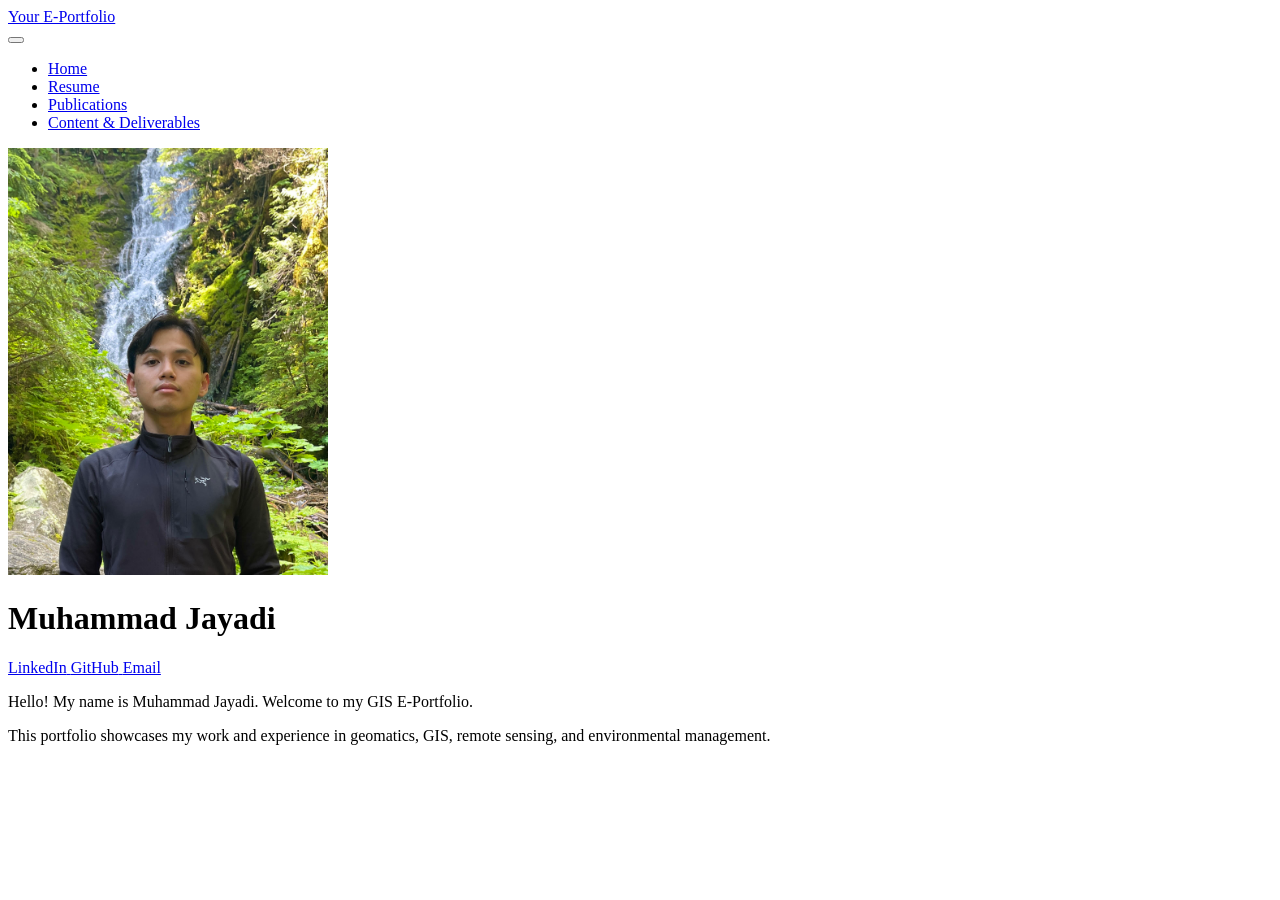
==== index.html @ 2112d14c "Personalize portfolio homepage" ====
<!DOCTYPE html>
<html xmlns="http://www.w3.org/1999/xhtml" lang="en" xml:lang="en"><head>

<meta charset="utf-8">
<meta name="generator" content="quarto-1.9.38">

<meta name="viewport" content="width=device-width, initial-scale=1.0, user-scalable=yes">


<title>Muhammad Jayadi – Your E-Portfolio</title>
<style>
/* Default styles provided by pandoc.
** See https://pandoc.org/MANUAL.html#variables-for-html for config info.
*/
code{white-space: pre-wrap;}
span.smallcaps{font-variant: small-caps;}
div.columns{display: flex; gap: min(4vw, 1.5em);}
div.column{flex: auto; overflow-x: auto;}
div.hanging-indent{margin-left: 1.5em; text-indent: -1.5em;}
ul.task-list{list-style: none;}
ul.task-list li input[type="checkbox"] {
  width: 0.8em;
  margin: 0 0.8em 0.2em -1em; /* quarto-specific, see https://github.com/quarto-dev/quarto-cli/issues/4556 */ 
  vertical-align: middle;
}
</style>


<script src="site_libs/quarto-nav/quarto-nav.js"></script>
<script src="site_libs/quarto-nav/headroom.min.js"></script>
<script src="site_libs/clipboard/clipboard.min.js"></script>
<script src="site_libs/quarto-search/autocomplete.umd.js"></script>
<script src="site_libs/quarto-search/fuse.min.js"></script>
<script src="site_libs/quarto-search/quarto-search.js"></script>
<meta name="quarto:offset" content="./">
<script src="site_libs/quarto-html/quarto.js" type="module"></script>
<script src="site_libs/quarto-html/tabsets/tabsets.js" type="module"></script>
<script src="site_libs/quarto-html/popper.min.js"></script>
<script src="site_libs/quarto-html/tippy.umd.min.js"></script>
<link href="site_libs/quarto-html/tippy.css" rel="stylesheet">
<link href="site_libs/quarto-html/quarto-syntax-highlighting-15634bcf2e68342d4ad2dfa704d543f6.css" rel="stylesheet" id="quarto-text-highlighting-styles">
<script src="site_libs/bootstrap/bootstrap.min.js"></script>
<link href="site_libs/bootstrap/bootstrap-icons.css" rel="stylesheet">
<link href="site_libs/bootstrap/bootstrap-6b423f165eeea3787de40cb4f8e821c3.min.css" rel="stylesheet" append-hash="true" id="quarto-bootstrap" data-mode="light">
<script id="quarto-search-options" type="application/json">{
  "location": "navbar",
  "copy-button": false,
  "collapse-after": 3,
  "panel-placement": "end",
  "type": "overlay",
  "limit": 50,
  "keyboard-shortcut": [
    "f",
    "/",
    "s"
  ],
  "show-item-context": false,
  "language": {
    "search-no-results-text": "No results",
    "search-matching-documents-text": "matching documents",
    "search-copy-link-title": "Copy link to search",
    "search-hide-matches-text": "Hide additional matches",
    "search-more-match-text": "more match in this document",
    "search-more-matches-text": "more matches in this document",
    "search-clear-button-title": "Clear",
    "search-text-placeholder": "",
    "search-detached-cancel-button-title": "Cancel",
    "search-submit-button-title": "Submit",
    "search-label": "Search"
  }
}</script>


<link rel="stylesheet" href="styles.css">
</head>

<body class="nav-fixed fullcontent quarto-light">

<div id="quarto-search-results"></div>
  <header id="quarto-header" class="headroom fixed-top">
    <nav class="navbar navbar-expand-lg " data-bs-theme="dark">
      <div class="navbar-container container-fluid">
      <div class="navbar-brand-container mx-auto">
    <a class="navbar-brand" href="./index.html">
    <span class="navbar-title">Your E-Portfolio</span>
    </a>
  </div>
            <div id="quarto-search" class="" title="Search"></div>
          <button class="navbar-toggler" type="button" data-bs-toggle="collapse" data-bs-target="#navbarCollapse" aria-controls="navbarCollapse" role="menu" aria-expanded="false" aria-label="Toggle navigation" onclick="if (window.quartoToggleHeadroom) { window.quartoToggleHeadroom(); }">
  <span class="navbar-toggler-icon"></span>
</button>
          <div class="collapse navbar-collapse" id="navbarCollapse">
            <ul class="navbar-nav navbar-nav-scroll me-auto">
  <li class="nav-item">
    <a class="nav-link active" href="./index.html" aria-current="page"> 
<span class="menu-text">Home</span></a>
  </li>  
  <li class="nav-item">
    <a class="nav-link" href="./resume.html"> 
<span class="menu-text">Resume</span></a>
  </li>  
  <li class="nav-item">
    <a class="nav-link" href="./publications.html"> 
<span class="menu-text">Publications</span></a>
  </li>  
  <li class="nav-item">
    <a class="nav-link" href="./content.html"> 
<span class="menu-text">Content &amp; Deliverables</span></a>
  </li>  
</ul>
          </div> <!-- /navcollapse -->
            <div class="quarto-navbar-tools">
</div>
      </div> <!-- /container-fluid -->
    </nav>
</header>
<!-- content -->
<div id="quarto-content" class="quarto-container page-columns page-rows-contents page-layout-article page-navbar">
<!-- sidebar -->
<!-- margin-sidebar -->
    
<!-- main -->
<div class="quarto-about-trestles">
  <div class="about-entity">
    <img src="images/Profile_picture.jpg" class="about-image
  rounded " style="width: 20em;">
<header id="title-block-header" class="quarto-title-block default">
<div class="quarto-title">
<h1 class="title">Muhammad Jayadi</h1>
</div>
<div class="quarto-title-meta">
  </div>
</header>
    <div class="about-links">
  <a href="https://www.linkedin.com/in/muhammad-jayadi-181474328/" class="about-link" rel="" target="">
    <i class="bi bi-linkedin"></i>
     <span class="about-link-text">LinkedIn</span>
  </a>
  <a href="https://github.com/muhammadihsanjayadi" class="about-link" rel="" target="">
    <i class="bi bi-github"></i>
     <span class="about-link-text">GitHub</span>
  </a>
  <a href="mailto:muhammad.ihsan.jayadi34@gmail.com" class="about-link" rel="" target="">
    <i class="bi bi-envelope-at"></i>
     <span class="about-link-text">Email</span>
  </a>
</div>
  </div>
  <div class="about-contents"><main class="content" id="quarto-document-content">
<p>Hello! My name is Muhammad Jayadi. Welcome to my GIS E-Portfolio.</p>
<p>This portfolio showcases my work and experience in geomatics, GIS, remote sensing, and environmental management.</p>


</main></div>
</div>
 <!-- /main -->
<script id="quarto-html-after-body" type="application/javascript">
  window.document.addEventListener("DOMContentLoaded", function (event) {
    const isCodeAnnotation = (el) => {
      for (const clz of el.classList) {
        if (clz.startsWith('code-annotation-')) {                     
          return true;
        }
      }
      return false;
    }
    const onCopySuccess = function(e) {
      // button target
      const button = e.trigger;
      // don't keep focus
      button.blur();
      // flash "checked"
      button.classList.add('code-copy-button-checked');
      var currentTitle = button.getAttribute("title");
      button.setAttribute("title", "Copied!");
      let tooltip;
      if (window.bootstrap) {
        button.setAttribute("data-bs-toggle", "tooltip");
        button.setAttribute("data-bs-placement", "left");
        button.setAttribute("data-bs-title", "Copied!");
        tooltip = new bootstrap.Tooltip(button, 
          { trigger: "manual", 
            customClass: "code-copy-button-tooltip",
            offset: [0, -8]});
        tooltip.show();    
      }
      setTimeout(function() {
        if (tooltip) {
          tooltip.hide();
          button.removeAttribute("data-bs-title");
          button.removeAttribute("data-bs-toggle");
          button.removeAttribute("data-bs-placement");
        }
        button.setAttribute("title", currentTitle);
        button.classList.remove('code-copy-button-checked');
      }, 1000);
      // clear code selection
      e.clearSelection();
    }
    const getTextToCopy = function(trigger) {
      const outerScaffold = trigger.parentElement.cloneNode(true);
      const codeEl = outerScaffold.querySelector('code');
      for (const childEl of codeEl.children) {
        if (isCodeAnnotation(childEl)) {
          childEl.remove();
        }
      }
      return codeEl.innerText;
    }
    const clipboard = new window.ClipboardJS('.code-copy-button:not([data-in-quarto-modal])', {
      text: getTextToCopy
    });
    clipboard.on('success', onCopySuccess);
    if (window.document.getElementById('quarto-embedded-source-code-modal')) {
      const clipboardModal = new window.ClipboardJS('.code-copy-button[data-in-quarto-modal]', {
        text: getTextToCopy,
        container: window.document.getElementById('quarto-embedded-source-code-modal')
      });
      clipboardModal.on('success', onCopySuccess);
    }
      var localhostRegex = new RegExp(/^(?:http|https):\/\/localhost\:?[0-9]*\//);
      var mailtoRegex = new RegExp(/^mailto:/);
        var filterRegex = new RegExp('/' + window.location.host + '/');
      var isInternal = (href) => {
          return filterRegex.test(href) || localhostRegex.test(href) || mailtoRegex.test(href);
      }
      // Inspect non-navigation links and adorn them if external
     var links = window.document.querySelectorAll('a[href]:not(.nav-link):not(.navbar-brand):not(.toc-action):not(.sidebar-link):not(.sidebar-item-toggle):not(.pagination-link):not(.no-external):not([aria-hidden]):not(.dropdown-item):not(.quarto-navigation-tool):not(.about-link)');
      for (var i=0; i<links.length; i++) {
        const link = links[i];
        if (!isInternal(link.href)) {
          // undo the damage that might have been done by quarto-nav.js in the case of
          // links that we want to consider external
          if (link.dataset.originalHref !== undefined) {
            link.href = link.dataset.originalHref;
          }
        }
      }
    function tippyHover(el, contentFn, onTriggerFn, onUntriggerFn) {
      const config = {
        allowHTML: true,
        maxWidth: 500,
        delay: 100,
        arrow: false,
        appendTo: function(el) {
            return el.parentElement;
        },
        interactive: true,
        interactiveBorder: 10,
        theme: 'quarto',
        placement: 'bottom-start',
      };
      if (contentFn) {
        config.content = contentFn;
      }
      if (onTriggerFn) {
        config.onTrigger = onTriggerFn;
      }
      if (onUntriggerFn) {
        config.onUntrigger = onUntriggerFn;
      }
      window.tippy(el, config); 
    }
    const noterefs = window.document.querySelectorAll('a[role="doc-noteref"]');
    for (var i=0; i<noterefs.length; i++) {
      const ref = noterefs[i];
      tippyHover(ref, function() {
        // use id or data attribute instead here
        let href = ref.getAttribute('data-footnote-href') || ref.getAttribute('href');
        try { href = new URL(href).hash; } catch {}
        const id = href.replace(/^#\/?/, "");
        const note = window.document.getElementById(id);
        if (note) {
          return note.innerHTML;
        } else {
          return "";
        }
      });
    }
    const xrefs = window.document.querySelectorAll('a.quarto-xref');
    const processXRef = (id, note) => {
      // Strip column container classes
      const stripColumnClz = (el) => {
        el.classList.remove("page-full", "page-columns");
        if (el.children) {
          for (const child of el.children) {
            stripColumnClz(child);
          }
        }
      }
      stripColumnClz(note)
      if (id === null || id.startsWith('sec-')) {
        // Special case sections, only their first couple elements
        const container = document.createElement("div");
        if (note.children && note.children.length > 2) {
          container.appendChild(note.children[0].cloneNode(true));
          for (let i = 1; i < note.children.length; i++) {
            const child = note.children[i];
            if (child.tagName === "P" && child.innerText === "") {
              continue;
            } else {
              container.appendChild(child.cloneNode(true));
              break;
            }
          }
          if (window.Quarto?.typesetMath) {
            window.Quarto.typesetMath(container);
          }
          return container.innerHTML
        } else {
          if (window.Quarto?.typesetMath) {
            window.Quarto.typesetMath(note);
          }
          return note.innerHTML;
        }
      } else {
        // Remove any anchor links if they are present
        const anchorLink = note.querySelector('a.anchorjs-link');
        if (anchorLink) {
          anchorLink.remove();
        }
        if (window.Quarto?.typesetMath) {
          window.Quarto.typesetMath(note);
        }
        if (note.classList.contains("callout")) {
          return note.outerHTML;
        } else {
          return note.innerHTML;
        }
      }
    }
    for (var i=0; i<xrefs.length; i++) {
      const xref = xrefs[i];
      tippyHover(xref, undefined, function(instance) {
        instance.disable();
        let url = xref.getAttribute('href');
        let hash = undefined; 
        if (url.startsWith('#')) {
          hash = url;
        } else {
          try { hash = new URL(url).hash; } catch {}
        }
        if (hash) {
          const id = hash.replace(/^#\/?/, "");
          const note = window.document.getElementById(id);
          if (note !== null) {
            try {
              const html = processXRef(id, note.cloneNode(true));
              instance.setContent(html);
            } finally {
              instance.enable();
              instance.show();
            }
          } else {
            // See if we can fetch this
            fetch(url.split('#')[0])
            .then(res => res.text())
            .then(html => {
              const parser = new DOMParser();
              const htmlDoc = parser.parseFromString(html, "text/html");
              const note = htmlDoc.getElementById(id);
              if (note !== null) {
                const html = processXRef(id, note);
                instance.setContent(html);
              } 
            }).finally(() => {
              instance.enable();
              instance.show();
            });
          }
        } else {
          // See if we can fetch a full url (with no hash to target)
          // This is a special case and we should probably do some content thinning / targeting
          fetch(url)
          .then(res => res.text())
          .then(html => {
            const parser = new DOMParser();
            const htmlDoc = parser.parseFromString(html, "text/html");
            const note = htmlDoc.querySelector('main.content');
            if (note !== null) {
              // This should only happen for chapter cross references
              // (since there is no id in the URL)
              // remove the first header
              if (note.children.length > 0 && note.children[0].tagName === "HEADER") {
                note.children[0].remove();
              }
              const html = processXRef(null, note);
              instance.setContent(html);
            } 
          }).finally(() => {
            instance.enable();
            instance.show();
          });
        }
      }, function(instance) {
      });
    }
        let selectedAnnoteEl;
        const selectorForAnnotation = ( cell, annotation) => {
          let cellAttr = 'data-code-cell="' + cell + '"';
          let lineAttr = 'data-code-annotation="' +  annotation + '"';
          const selector = 'span[' + cellAttr + '][' + lineAttr + ']';
          return selector;
        }
        const selectCodeLines = (annoteEl) => {
          const doc = window.document;
          const targetCell = annoteEl.getAttribute("data-target-cell");
          const targetAnnotation = annoteEl.getAttribute("data-target-annotation");
          const annoteSpan = window.document.querySelector(selectorForAnnotation(targetCell, targetAnnotation));
          const lines = annoteSpan.getAttribute("data-code-lines").split(",");
          const lineIds = lines.map((line) => {
            return targetCell + "-" + line;
          })
          let top = null;
          let height = null;
          let parent = null;
          if (lineIds.length > 0) {
              //compute the position of the single el (top and bottom and make a div)
              const el = window.document.getElementById(lineIds[0]);
              top = el.offsetTop;
              height = el.offsetHeight;
              parent = el.parentElement.parentElement;
            if (lineIds.length > 1) {
              const lastEl = window.document.getElementById(lineIds[lineIds.length - 1]);
              const bottom = lastEl.offsetTop + lastEl.offsetHeight;
              height = bottom - top;
            }
            if (top !== null && height !== null && parent !== null) {
              // cook up a div (if necessary) and position it 
              let div = window.document.getElementById("code-annotation-line-highlight");
              if (div === null) {
                div = window.document.createElement("div");
                div.setAttribute("id", "code-annotation-line-highlight");
                div.style.position = 'absolute';
                parent.appendChild(div);
              }
              div.style.top = top - 2 + "px";
              div.style.height = height + 4 + "px";
              div.style.left = 0;
              let gutterDiv = window.document.getElementById("code-annotation-line-highlight-gutter");
              if (gutterDiv === null) {
                gutterDiv = window.document.createElement("div");
                gutterDiv.setAttribute("id", "code-annotation-line-highlight-gutter");
                gutterDiv.style.position = 'absolute';
                const codeCell = window.document.getElementById(targetCell);
                const gutter = codeCell.querySelector('.code-annotation-gutter');
                gutter.appendChild(gutterDiv);
              }
              gutterDiv.style.top = top - 2 + "px";
              gutterDiv.style.height = height + 4 + "px";
            }
            selectedAnnoteEl = annoteEl;
          }
        };
        const unselectCodeLines = () => {
          const elementsIds = ["code-annotation-line-highlight", "code-annotation-line-highlight-gutter"];
          elementsIds.forEach((elId) => {
            const div = window.document.getElementById(elId);
            if (div) {
              div.remove();
            }
          });
          selectedAnnoteEl = undefined;
        };
          // Handle positioning of the toggle
      window.addEventListener(
        "resize",
        throttle(() => {
          elRect = undefined;
          if (selectedAnnoteEl) {
            selectCodeLines(selectedAnnoteEl);
          }
        }, 10)
      );
      function throttle(fn, ms) {
      let throttle = false;
      let timer;
        return (...args) => {
          if(!throttle) { // first call gets through
              fn.apply(this, args);
              throttle = true;
          } else { // all the others get throttled
              if(timer) clearTimeout(timer); // cancel #2
              timer = setTimeout(() => {
                fn.apply(this, args);
                timer = throttle = false;
              }, ms);
          }
        };
      }
        // Attach click handler to the DT
        const annoteDls = window.document.querySelectorAll('dt[data-target-cell]');
        for (const annoteDlNode of annoteDls) {
          annoteDlNode.addEventListener('click', (event) => {
            const clickedEl = event.target;
            if (clickedEl !== selectedAnnoteEl) {
              unselectCodeLines();
              const activeEl = window.document.querySelector('dt[data-target-cell].code-annotation-active');
              if (activeEl) {
                activeEl.classList.remove('code-annotation-active');
              }
              selectCodeLines(clickedEl);
              clickedEl.classList.add('code-annotation-active');
            } else {
              // Unselect the line
              unselectCodeLines();
              clickedEl.classList.remove('code-annotation-active');
            }
          });
        }
    const findCites = (el) => {
      const parentEl = el.parentElement;
      if (parentEl) {
        const cites = parentEl.dataset.cites;
        if (cites) {
          return {
            el,
            cites: cites.split(' ')
          };
        } else {
          return findCites(el.parentElement)
        }
      } else {
        return undefined;
      }
    };
    var bibliorefs = window.document.querySelectorAll('a[role="doc-biblioref"]');
    for (var i=0; i<bibliorefs.length; i++) {
      const ref = bibliorefs[i];
      const citeInfo = findCites(ref);
      if (citeInfo) {
        tippyHover(citeInfo.el, function() {
          var popup = window.document.createElement('div');
          citeInfo.cites.forEach(function(cite) {
            var citeDiv = window.document.createElement('div');
            citeDiv.classList.add('hanging-indent');
            citeDiv.classList.add('csl-entry');
            var biblioDiv = window.document.getElementById('ref-' + cite);
            if (biblioDiv) {
              citeDiv.innerHTML = biblioDiv.innerHTML;
            }
            popup.appendChild(citeDiv);
          });
          return popup.innerHTML;
        });
      }
    }
  });
  </script>
</div> <!-- /content -->




</body></html>
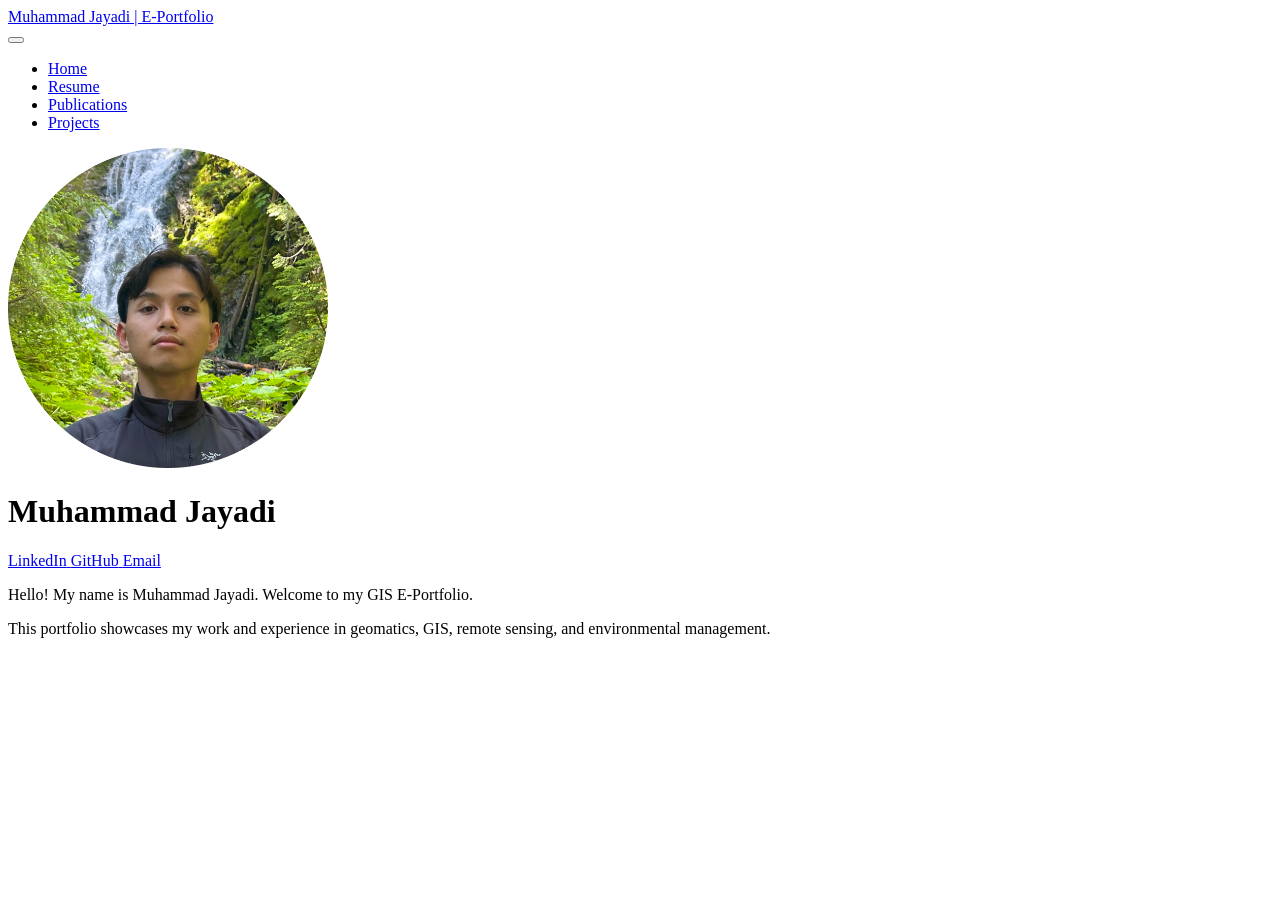
==== commit d979f1e8: "Finalize portfolio projects" ====
--- a/index.html
+++ b/index.html
@@ -7,7 +7,7 @@
 <meta name="viewport" content="width=device-width, initial-scale=1.0, user-scalable=yes">
 
 
-<title>Muhammad Jayadi – Your E-Portfolio</title>
+<title>Muhammad Jayadi – Muhammad Jayadi | E-Portfolio</title>
 <style>
 /* Default styles provided by pandoc.
 ** See https://pandoc.org/MANUAL.html#variables-for-html for config info.
@@ -82,7 +82,7 @@
       <div class="navbar-container container-fluid">
       <div class="navbar-brand-container mx-auto">
     <a class="navbar-brand" href="./index.html">
-    <span class="navbar-title">Your E-Portfolio</span>
+    <span class="navbar-title">Muhammad Jayadi | E-Portfolio</span>
     </a>
   </div>
             <div id="quarto-search" class="" title="Search"></div>
@@ -105,7 +105,7 @@
   </li>  
   <li class="nav-item">
     <a class="nav-link" href="./content.html"> 
-<span class="menu-text">Content &amp; Deliverables</span></a>
+<span class="menu-text">Projects</span></a>
   </li>  
 </ul>
           </div> <!-- /navcollapse -->
@@ -122,7 +122,7 @@
 <!-- main -->
 <div class="quarto-about-trestles">
   <div class="about-entity">
-    <img src="images/Profile_picture.jpg" class="about-image
+    <img src="images/Profile_picture-modified.png" class="about-image
   rounded " style="width: 20em;">
 <header id="title-block-header" class="quarto-title-block default">
 <div class="quarto-title">
--- a/styles.css
+++ b/styles.css
@@ -0,0 +1,12 @@
+.resume-page h1.title {
+  text-align: center;
+}
+
+.publications-page h1.title {
+  text-align: center;
+}
+
+.projects-page h1.title {
+  text-align: center;
+}
+
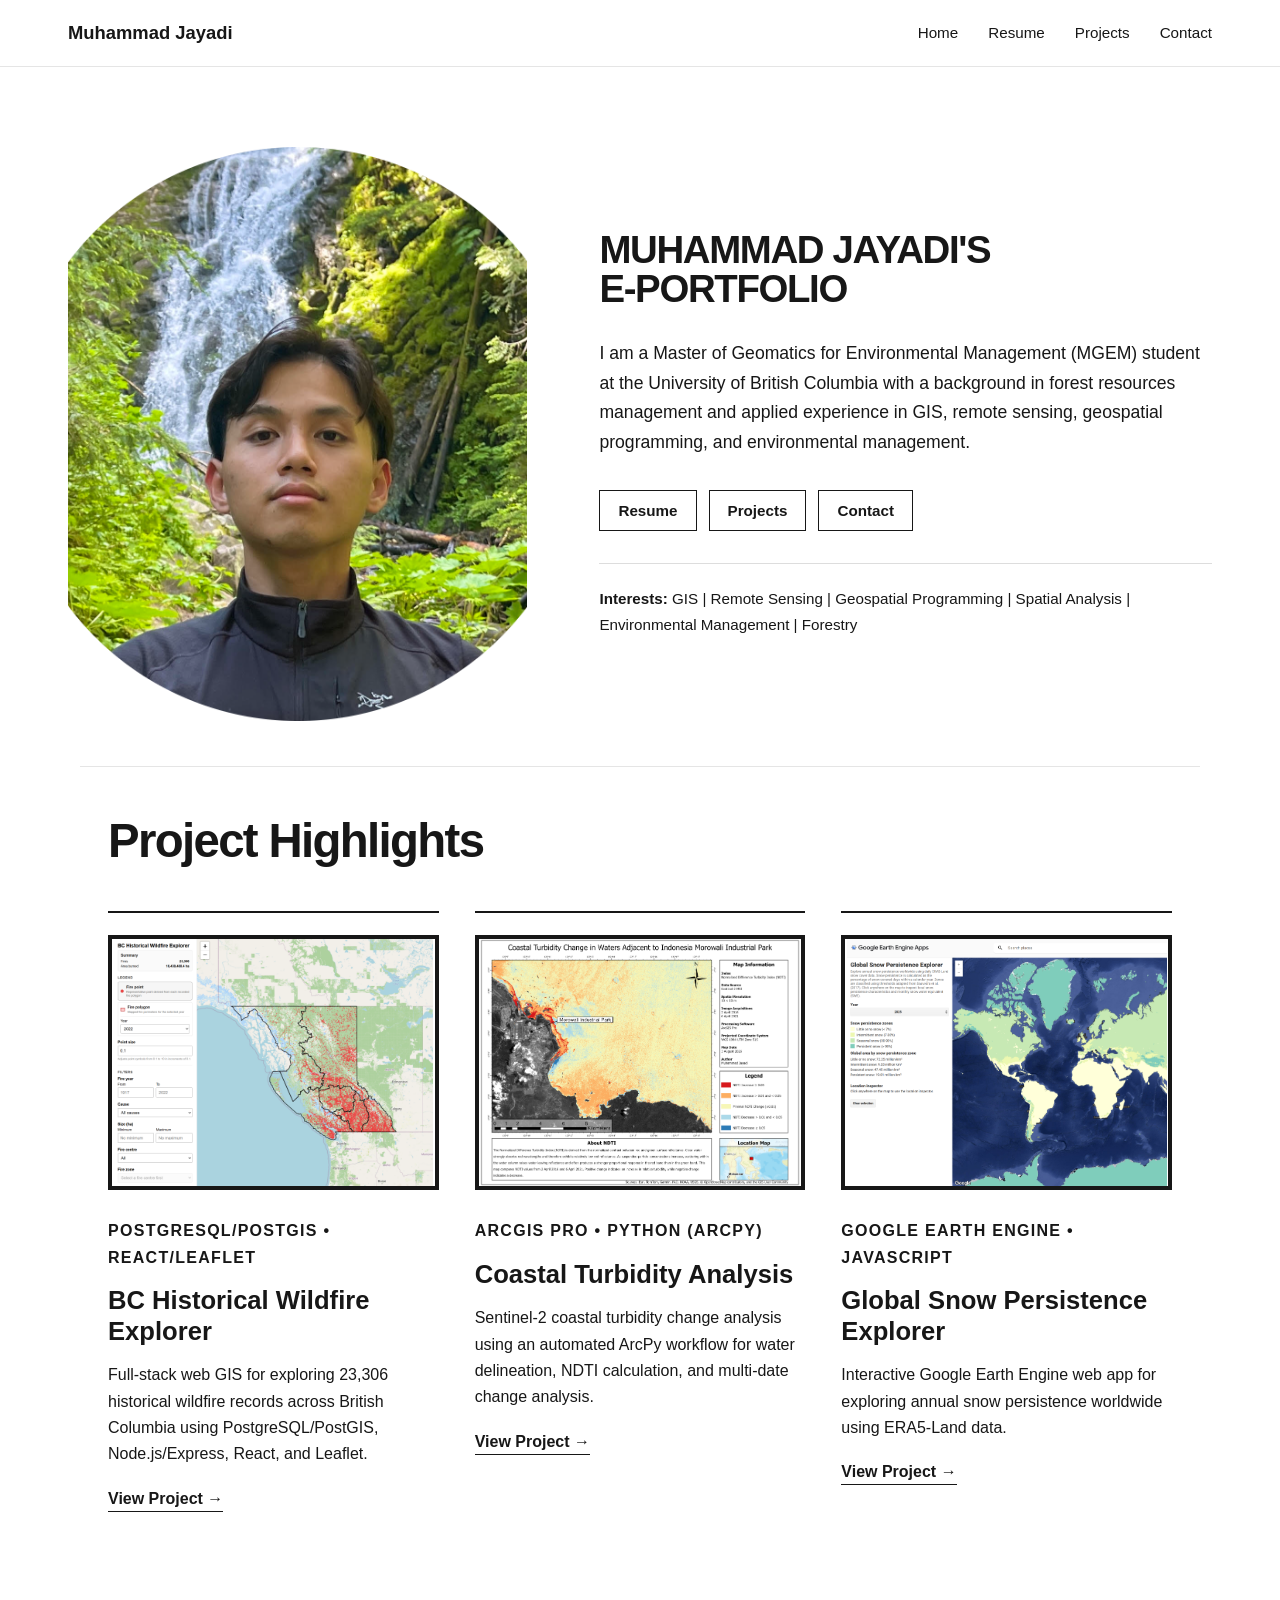
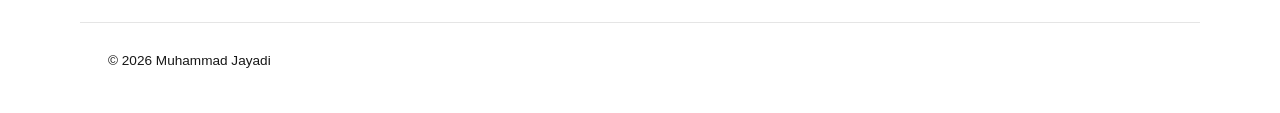
==== commit b65a3ff6: "Project highlights update" ====
--- a/index.html
+++ b/index.html
@@ -1,555 +1,312 @@
 <!DOCTYPE html>
-<html xmlns="http://www.w3.org/1999/xhtml" lang="en" xml:lang="en"><head>
-
-<meta charset="utf-8">
-<meta name="generator" content="quarto-1.9.38">
-
-<meta name="viewport" content="width=device-width, initial-scale=1.0, user-scalable=yes">
-
-
-<title>Muhammad Jayadi – Muhammad Jayadi | E-Portfolio</title>
-<style>
-/* Default styles provided by pandoc.
-** See https://pandoc.org/MANUAL.html#variables-for-html for config info.
-*/
-code{white-space: pre-wrap;}
-span.smallcaps{font-variant: small-caps;}
-div.columns{display: flex; gap: min(4vw, 1.5em);}
-div.column{flex: auto; overflow-x: auto;}
-div.hanging-indent{margin-left: 1.5em; text-indent: -1.5em;}
-ul.task-list{list-style: none;}
-ul.task-list li input[type="checkbox"] {
-  width: 0.8em;
-  margin: 0 0.8em 0.2em -1em; /* quarto-specific, see https://github.com/quarto-dev/quarto-cli/issues/4556 */ 
-  vertical-align: middle;
-}
-</style>
-
-
-<script src="site_libs/quarto-nav/quarto-nav.js"></script>
-<script src="site_libs/quarto-nav/headroom.min.js"></script>
-<script src="site_libs/clipboard/clipboard.min.js"></script>
-<script src="site_libs/quarto-search/autocomplete.umd.js"></script>
-<script src="site_libs/quarto-search/fuse.min.js"></script>
-<script src="site_libs/quarto-search/quarto-search.js"></script>
-<meta name="quarto:offset" content="./">
-<script src="site_libs/quarto-html/quarto.js" type="module"></script>
-<script src="site_libs/quarto-html/tabsets/tabsets.js" type="module"></script>
-<script src="site_libs/quarto-html/popper.min.js"></script>
-<script src="site_libs/quarto-html/tippy.umd.min.js"></script>
-<link href="site_libs/quarto-html/tippy.css" rel="stylesheet">
-<link href="site_libs/quarto-html/quarto-syntax-highlighting-15634bcf2e68342d4ad2dfa704d543f6.css" rel="stylesheet" id="quarto-text-highlighting-styles">
-<script src="site_libs/bootstrap/bootstrap.min.js"></script>
-<link href="site_libs/bootstrap/bootstrap-icons.css" rel="stylesheet">
-<link href="site_libs/bootstrap/bootstrap-6b423f165eeea3787de40cb4f8e821c3.min.css" rel="stylesheet" append-hash="true" id="quarto-bootstrap" data-mode="light">
-<script id="quarto-search-options" type="application/json">{
-  "location": "navbar",
-  "copy-button": false,
-  "collapse-after": 3,
-  "panel-placement": "end",
-  "type": "overlay",
-  "limit": 50,
-  "keyboard-shortcut": [
-    "f",
-    "/",
-    "s"
-  ],
-  "show-item-context": false,
-  "language": {
-    "search-no-results-text": "No results",
-    "search-matching-documents-text": "matching documents",
-    "search-copy-link-title": "Copy link to search",
-    "search-hide-matches-text": "Hide additional matches",
-    "search-more-match-text": "more match in this document",
-    "search-more-matches-text": "more matches in this document",
-    "search-clear-button-title": "Clear",
-    "search-text-placeholder": "",
-    "search-detached-cancel-button-title": "Cancel",
-    "search-submit-button-title": "Submit",
-    "search-label": "Search"
-  }
-}</script>
-
-
-<link rel="stylesheet" href="styles.css">
+<html lang="en">
+
+<head>
+  <meta charset="UTF-8">
+  <meta name="viewport" content="width=device-width, initial-scale=1.0">
+
+  <title>Muhammad Jayadi | E-Portfolio</title>
+
+  <link rel="stylesheet" href="styles.css">
+
+  <style>
+
+    .hero {
+      padding-bottom: 45px;
+    }
+
+    .projects-section {
+      padding-top: 50px;
+    }
+
+    .projects-grid {
+      grid-template-columns: repeat(3, minmax(0, 1fr));
+      gap: 36px;
+    }
+
+    .hero-content h1 {
+      font-size: clamp(2.3rem, 3vw, 3.25rem);
+      line-height: 1.02;
+      letter-spacing: -0.035em;
+      font-weight: 800;
+      margin-bottom: 30px;
+    }
+
+    @media (max-width: 800px) {
+
+      .hero {
+        padding-bottom: 40px;
+      }
+
+      .projects-section {
+        padding-top: 40px;
+      }
+
+      .projects-grid {
+        grid-template-columns: 1fr;
+        gap: 60px;
+      }
+
+      .hero-content h1 {
+        font-size: clamp(2.4rem, 10vw, 3.5rem);
+      }
+
+    }
+
+  </style>
+
 </head>
 
-<body class="nav-fixed fullcontent quarto-light">
-
-<div id="quarto-search-results"></div>
-  <header id="quarto-header" class="headroom fixed-top">
-    <nav class="navbar navbar-expand-lg " data-bs-theme="dark">
-      <div class="navbar-container container-fluid">
-      <div class="navbar-brand-container mx-auto">
-    <a class="navbar-brand" href="./index.html">
-    <span class="navbar-title">Muhammad Jayadi | E-Portfolio</span>
-    </a>
-  </div>
-            <div id="quarto-search" class="" title="Search"></div>
-          <button class="navbar-toggler" type="button" data-bs-toggle="collapse" data-bs-target="#navbarCollapse" aria-controls="navbarCollapse" role="menu" aria-expanded="false" aria-label="Toggle navigation" onclick="if (window.quartoToggleHeadroom) { window.quartoToggleHeadroom(); }">
-  <span class="navbar-toggler-icon"></span>
-</button>
-          <div class="collapse navbar-collapse" id="navbarCollapse">
-            <ul class="navbar-nav navbar-nav-scroll me-auto">
-  <li class="nav-item">
-    <a class="nav-link active" href="./index.html" aria-current="page"> 
-<span class="menu-text">Home</span></a>
-  </li>  
-  <li class="nav-item">
-    <a class="nav-link" href="./resume.html"> 
-<span class="menu-text">Resume</span></a>
-  </li>  
-  <li class="nav-item">
-    <a class="nav-link" href="./publications.html"> 
-<span class="menu-text">Publications</span></a>
-  </li>  
-  <li class="nav-item">
-    <a class="nav-link" href="./content.html"> 
-<span class="menu-text">Projects</span></a>
-  </li>  
-</ul>
-          </div> <!-- /navcollapse -->
-            <div class="quarto-navbar-tools">
-</div>
-      </div> <!-- /container-fluid -->
+
+<body>
+
+  <!-- Navigation -->
+
+  <header class="site-header">
+
+    <nav class="navbar">
+
+      <a class="site-name" href="index.html">
+        Muhammad Jayadi
+      </a>
+
+      <ul class="nav-links">
+        <li><a href="index.html">Home</a></li>
+        <li><a href="resume.html">Resume</a></li>
+        <li><a href="projects.html">Projects</a></li>
+        <li><a href="contact.html">Contact</a></li>
+      </ul>
+
     </nav>
-</header>
-<!-- content -->
-<div id="quarto-content" class="quarto-container page-columns page-rows-contents page-layout-article page-navbar">
-<!-- sidebar -->
-<!-- margin-sidebar -->
-    
-<!-- main -->
-<div class="quarto-about-trestles">
-  <div class="about-entity">
-    <img src="images/Profile_picture-modified.png" class="about-image
-  rounded " style="width: 20em;">
-<header id="title-block-header" class="quarto-title-block default">
-<div class="quarto-title">
-<h1 class="title">Muhammad Jayadi</h1>
-</div>
-<div class="quarto-title-meta">
-  </div>
-</header>
-    <div class="about-links">
-  <a href="https://www.linkedin.com/in/muhammad-jayadi-181474328/" class="about-link" rel="" target="">
-    <i class="bi bi-linkedin"></i>
-     <span class="about-link-text">LinkedIn</span>
-  </a>
-  <a href="https://github.com/muhammadihsanjayadi" class="about-link" rel="" target="">
-    <i class="bi bi-github"></i>
-     <span class="about-link-text">GitHub</span>
-  </a>
-  <a href="mailto:muhammad.ihsan.jayadi34@gmail.com" class="about-link" rel="" target="">
-    <i class="bi bi-envelope-at"></i>
-     <span class="about-link-text">Email</span>
-  </a>
-</div>
-  </div>
-  <div class="about-contents"><main class="content" id="quarto-document-content">
-<p>Hello! My name is Muhammad Jayadi. Welcome to my GIS E-Portfolio.</p>
-<p>This portfolio showcases my work and experience in geomatics, GIS, remote sensing, and environmental management.</p>
-
-
-</main></div>
-</div>
- <!-- /main -->
-<script id="quarto-html-after-body" type="application/javascript">
-  window.document.addEventListener("DOMContentLoaded", function (event) {
-    const isCodeAnnotation = (el) => {
-      for (const clz of el.classList) {
-        if (clz.startsWith('code-annotation-')) {                     
-          return true;
-        }
-      }
-      return false;
-    }
-    const onCopySuccess = function(e) {
-      // button target
-      const button = e.trigger;
-      // don't keep focus
-      button.blur();
-      // flash "checked"
-      button.classList.add('code-copy-button-checked');
-      var currentTitle = button.getAttribute("title");
-      button.setAttribute("title", "Copied!");
-      let tooltip;
-      if (window.bootstrap) {
-        button.setAttribute("data-bs-toggle", "tooltip");
-        button.setAttribute("data-bs-placement", "left");
-        button.setAttribute("data-bs-title", "Copied!");
-        tooltip = new bootstrap.Tooltip(button, 
-          { trigger: "manual", 
-            customClass: "code-copy-button-tooltip",
-            offset: [0, -8]});
-        tooltip.show();    
-      }
-      setTimeout(function() {
-        if (tooltip) {
-          tooltip.hide();
-          button.removeAttribute("data-bs-title");
-          button.removeAttribute("data-bs-toggle");
-          button.removeAttribute("data-bs-placement");
-        }
-        button.setAttribute("title", currentTitle);
-        button.classList.remove('code-copy-button-checked');
-      }, 1000);
-      // clear code selection
-      e.clearSelection();
-    }
-    const getTextToCopy = function(trigger) {
-      const outerScaffold = trigger.parentElement.cloneNode(true);
-      const codeEl = outerScaffold.querySelector('code');
-      for (const childEl of codeEl.children) {
-        if (isCodeAnnotation(childEl)) {
-          childEl.remove();
-        }
-      }
-      return codeEl.innerText;
-    }
-    const clipboard = new window.ClipboardJS('.code-copy-button:not([data-in-quarto-modal])', {
-      text: getTextToCopy
-    });
-    clipboard.on('success', onCopySuccess);
-    if (window.document.getElementById('quarto-embedded-source-code-modal')) {
-      const clipboardModal = new window.ClipboardJS('.code-copy-button[data-in-quarto-modal]', {
-        text: getTextToCopy,
-        container: window.document.getElementById('quarto-embedded-source-code-modal')
-      });
-      clipboardModal.on('success', onCopySuccess);
-    }
-      var localhostRegex = new RegExp(/^(?:http|https):\/\/localhost\:?[0-9]*\//);
-      var mailtoRegex = new RegExp(/^mailto:/);
-        var filterRegex = new RegExp('/' + window.location.host + '/');
-      var isInternal = (href) => {
-          return filterRegex.test(href) || localhostRegex.test(href) || mailtoRegex.test(href);
-      }
-      // Inspect non-navigation links and adorn them if external
-     var links = window.document.querySelectorAll('a[href]:not(.nav-link):not(.navbar-brand):not(.toc-action):not(.sidebar-link):not(.sidebar-item-toggle):not(.pagination-link):not(.no-external):not([aria-hidden]):not(.dropdown-item):not(.quarto-navigation-tool):not(.about-link)');
-      for (var i=0; i<links.length; i++) {
-        const link = links[i];
-        if (!isInternal(link.href)) {
-          // undo the damage that might have been done by quarto-nav.js in the case of
-          // links that we want to consider external
-          if (link.dataset.originalHref !== undefined) {
-            link.href = link.dataset.originalHref;
-          }
-        }
-      }
-    function tippyHover(el, contentFn, onTriggerFn, onUntriggerFn) {
-      const config = {
-        allowHTML: true,
-        maxWidth: 500,
-        delay: 100,
-        arrow: false,
-        appendTo: function(el) {
-            return el.parentElement;
-        },
-        interactive: true,
-        interactiveBorder: 10,
-        theme: 'quarto',
-        placement: 'bottom-start',
-      };
-      if (contentFn) {
-        config.content = contentFn;
-      }
-      if (onTriggerFn) {
-        config.onTrigger = onTriggerFn;
-      }
-      if (onUntriggerFn) {
-        config.onUntrigger = onUntriggerFn;
-      }
-      window.tippy(el, config); 
-    }
-    const noterefs = window.document.querySelectorAll('a[role="doc-noteref"]');
-    for (var i=0; i<noterefs.length; i++) {
-      const ref = noterefs[i];
-      tippyHover(ref, function() {
-        // use id or data attribute instead here
-        let href = ref.getAttribute('data-footnote-href') || ref.getAttribute('href');
-        try { href = new URL(href).hash; } catch {}
-        const id = href.replace(/^#\/?/, "");
-        const note = window.document.getElementById(id);
-        if (note) {
-          return note.innerHTML;
-        } else {
-          return "";
-        }
-      });
-    }
-    const xrefs = window.document.querySelectorAll('a.quarto-xref');
-    const processXRef = (id, note) => {
-      // Strip column container classes
-      const stripColumnClz = (el) => {
-        el.classList.remove("page-full", "page-columns");
-        if (el.children) {
-          for (const child of el.children) {
-            stripColumnClz(child);
-          }
-        }
-      }
-      stripColumnClz(note)
-      if (id === null || id.startsWith('sec-')) {
-        // Special case sections, only their first couple elements
-        const container = document.createElement("div");
-        if (note.children && note.children.length > 2) {
-          container.appendChild(note.children[0].cloneNode(true));
-          for (let i = 1; i < note.children.length; i++) {
-            const child = note.children[i];
-            if (child.tagName === "P" && child.innerText === "") {
-              continue;
-            } else {
-              container.appendChild(child.cloneNode(true));
-              break;
-            }
-          }
-          if (window.Quarto?.typesetMath) {
-            window.Quarto.typesetMath(container);
-          }
-          return container.innerHTML
-        } else {
-          if (window.Quarto?.typesetMath) {
-            window.Quarto.typesetMath(note);
-          }
-          return note.innerHTML;
-        }
-      } else {
-        // Remove any anchor links if they are present
-        const anchorLink = note.querySelector('a.anchorjs-link');
-        if (anchorLink) {
-          anchorLink.remove();
-        }
-        if (window.Quarto?.typesetMath) {
-          window.Quarto.typesetMath(note);
-        }
-        if (note.classList.contains("callout")) {
-          return note.outerHTML;
-        } else {
-          return note.innerHTML;
-        }
-      }
-    }
-    for (var i=0; i<xrefs.length; i++) {
-      const xref = xrefs[i];
-      tippyHover(xref, undefined, function(instance) {
-        instance.disable();
-        let url = xref.getAttribute('href');
-        let hash = undefined; 
-        if (url.startsWith('#')) {
-          hash = url;
-        } else {
-          try { hash = new URL(url).hash; } catch {}
-        }
-        if (hash) {
-          const id = hash.replace(/^#\/?/, "");
-          const note = window.document.getElementById(id);
-          if (note !== null) {
-            try {
-              const html = processXRef(id, note.cloneNode(true));
-              instance.setContent(html);
-            } finally {
-              instance.enable();
-              instance.show();
-            }
-          } else {
-            // See if we can fetch this
-            fetch(url.split('#')[0])
-            .then(res => res.text())
-            .then(html => {
-              const parser = new DOMParser();
-              const htmlDoc = parser.parseFromString(html, "text/html");
-              const note = htmlDoc.getElementById(id);
-              if (note !== null) {
-                const html = processXRef(id, note);
-                instance.setContent(html);
-              } 
-            }).finally(() => {
-              instance.enable();
-              instance.show();
-            });
-          }
-        } else {
-          // See if we can fetch a full url (with no hash to target)
-          // This is a special case and we should probably do some content thinning / targeting
-          fetch(url)
-          .then(res => res.text())
-          .then(html => {
-            const parser = new DOMParser();
-            const htmlDoc = parser.parseFromString(html, "text/html");
-            const note = htmlDoc.querySelector('main.content');
-            if (note !== null) {
-              // This should only happen for chapter cross references
-              // (since there is no id in the URL)
-              // remove the first header
-              if (note.children.length > 0 && note.children[0].tagName === "HEADER") {
-                note.children[0].remove();
-              }
-              const html = processXRef(null, note);
-              instance.setContent(html);
-            } 
-          }).finally(() => {
-            instance.enable();
-            instance.show();
-          });
-        }
-      }, function(instance) {
-      });
-    }
-        let selectedAnnoteEl;
-        const selectorForAnnotation = ( cell, annotation) => {
-          let cellAttr = 'data-code-cell="' + cell + '"';
-          let lineAttr = 'data-code-annotation="' +  annotation + '"';
-          const selector = 'span[' + cellAttr + '][' + lineAttr + ']';
-          return selector;
-        }
-        const selectCodeLines = (annoteEl) => {
-          const doc = window.document;
-          const targetCell = annoteEl.getAttribute("data-target-cell");
-          const targetAnnotation = annoteEl.getAttribute("data-target-annotation");
-          const annoteSpan = window.document.querySelector(selectorForAnnotation(targetCell, targetAnnotation));
-          const lines = annoteSpan.getAttribute("data-code-lines").split(",");
-          const lineIds = lines.map((line) => {
-            return targetCell + "-" + line;
-          })
-          let top = null;
-          let height = null;
-          let parent = null;
-          if (lineIds.length > 0) {
-              //compute the position of the single el (top and bottom and make a div)
-              const el = window.document.getElementById(lineIds[0]);
-              top = el.offsetTop;
-              height = el.offsetHeight;
-              parent = el.parentElement.parentElement;
-            if (lineIds.length > 1) {
-              const lastEl = window.document.getElementById(lineIds[lineIds.length - 1]);
-              const bottom = lastEl.offsetTop + lastEl.offsetHeight;
-              height = bottom - top;
-            }
-            if (top !== null && height !== null && parent !== null) {
-              // cook up a div (if necessary) and position it 
-              let div = window.document.getElementById("code-annotation-line-highlight");
-              if (div === null) {
-                div = window.document.createElement("div");
-                div.setAttribute("id", "code-annotation-line-highlight");
-                div.style.position = 'absolute';
-                parent.appendChild(div);
-              }
-              div.style.top = top - 2 + "px";
-              div.style.height = height + 4 + "px";
-              div.style.left = 0;
-              let gutterDiv = window.document.getElementById("code-annotation-line-highlight-gutter");
-              if (gutterDiv === null) {
-                gutterDiv = window.document.createElement("div");
-                gutterDiv.setAttribute("id", "code-annotation-line-highlight-gutter");
-                gutterDiv.style.position = 'absolute';
-                const codeCell = window.document.getElementById(targetCell);
-                const gutter = codeCell.querySelector('.code-annotation-gutter');
-                gutter.appendChild(gutterDiv);
-              }
-              gutterDiv.style.top = top - 2 + "px";
-              gutterDiv.style.height = height + 4 + "px";
-            }
-            selectedAnnoteEl = annoteEl;
-          }
-        };
-        const unselectCodeLines = () => {
-          const elementsIds = ["code-annotation-line-highlight", "code-annotation-line-highlight-gutter"];
-          elementsIds.forEach((elId) => {
-            const div = window.document.getElementById(elId);
-            if (div) {
-              div.remove();
-            }
-          });
-          selectedAnnoteEl = undefined;
-        };
-          // Handle positioning of the toggle
-      window.addEventListener(
-        "resize",
-        throttle(() => {
-          elRect = undefined;
-          if (selectedAnnoteEl) {
-            selectCodeLines(selectedAnnoteEl);
-          }
-        }, 10)
-      );
-      function throttle(fn, ms) {
-      let throttle = false;
-      let timer;
-        return (...args) => {
-          if(!throttle) { // first call gets through
-              fn.apply(this, args);
-              throttle = true;
-          } else { // all the others get throttled
-              if(timer) clearTimeout(timer); // cancel #2
-              timer = setTimeout(() => {
-                fn.apply(this, args);
-                timer = throttle = false;
-              }, ms);
-          }
-        };
-      }
-        // Attach click handler to the DT
-        const annoteDls = window.document.querySelectorAll('dt[data-target-cell]');
-        for (const annoteDlNode of annoteDls) {
-          annoteDlNode.addEventListener('click', (event) => {
-            const clickedEl = event.target;
-            if (clickedEl !== selectedAnnoteEl) {
-              unselectCodeLines();
-              const activeEl = window.document.querySelector('dt[data-target-cell].code-annotation-active');
-              if (activeEl) {
-                activeEl.classList.remove('code-annotation-active');
-              }
-              selectCodeLines(clickedEl);
-              clickedEl.classList.add('code-annotation-active');
-            } else {
-              // Unselect the line
-              unselectCodeLines();
-              clickedEl.classList.remove('code-annotation-active');
-            }
-          });
-        }
-    const findCites = (el) => {
-      const parentEl = el.parentElement;
-      if (parentEl) {
-        const cites = parentEl.dataset.cites;
-        if (cites) {
-          return {
-            el,
-            cites: cites.split(' ')
-          };
-        } else {
-          return findCites(el.parentElement)
-        }
-      } else {
-        return undefined;
-      }
-    };
-    var bibliorefs = window.document.querySelectorAll('a[role="doc-biblioref"]');
-    for (var i=0; i<bibliorefs.length; i++) {
-      const ref = bibliorefs[i];
-      const citeInfo = findCites(ref);
-      if (citeInfo) {
-        tippyHover(citeInfo.el, function() {
-          var popup = window.document.createElement('div');
-          citeInfo.cites.forEach(function(cite) {
-            var citeDiv = window.document.createElement('div');
-            citeDiv.classList.add('hanging-indent');
-            citeDiv.classList.add('csl-entry');
-            var biblioDiv = window.document.getElementById('ref-' + cite);
-            if (biblioDiv) {
-              citeDiv.innerHTML = biblioDiv.innerHTML;
-            }
-            popup.appendChild(citeDiv);
-          });
-          return popup.innerHTML;
-        });
-      }
-    }
-  });
-  </script>
-</div> <!-- /content -->
-
-
-
-
-</body></html>+
+  </header>
+
+
+  <main>
+
+    <!-- Hero -->
+
+    <section class="hero">
+
+      <div class="hero-image">
+
+        <img
+          src="images/Profile_picture-modified.png"
+          alt="Muhammad Jayadi"
+        >
+
+      </div>
+
+
+      <div class="hero-content">
+
+        <h1>
+          MUHAMMAD JAYADI'S<br>
+          E-PORTFOLIO
+        </h1>
+
+
+        <p class="hero-intro">
+          I am a Master of Geomatics for Environmental Management (MGEM)
+          student at the University of British Columbia with a background in
+          forest resources management and applied experience in GIS, remote
+          sensing, geospatial programming, and environmental management.
+        </p>
+
+
+        <div class="hero-links">
+
+          <a href="resume.html">
+            Resume
+          </a>
+
+          <a href="projects.html">
+            Projects
+          </a>
+
+          <a href="contact.html">
+            Contact
+          </a>
+
+        </div>
+
+
+        <p class="hero-interests">
+          <strong>Interests:</strong>
+          GIS | Remote Sensing | Geospatial Programming |
+          Spatial Analysis | Environmental Management | Forestry
+        </p>
+
+      </div>
+
+    </section>
+
+
+    <!-- Project Highlights -->
+
+    <section class="projects-section">
+
+      <div class="section-heading">
+
+        <h2>
+          Project Highlights
+        </h2>
+
+      </div>
+
+
+      <div class="projects-grid">
+
+
+
+        <!-- BC Historical Wildfire Explorer -->
+
+        <article class="project-card">
+
+          <a
+            class="project-image"
+            href="bc-historical-wildfire-explorer.html"
+          >
+
+            <img
+              src="images/bc_historical_wildfire_explorer.png"
+              alt="BC Historical Wildfire Explorer web GIS showing historical wildfire records and fire-management boundaries"
+            >
+
+          </a>
+
+
+          <div class="project-content">
+
+            <p class="project-type">
+              PostgreSQL/PostGIS • React/Leaflet
+            </p>
+
+            <h3>
+              BC Historical Wildfire Explorer
+            </h3>
+
+            <p>
+              Full-stack web GIS for exploring 23,306 historical wildfire
+              records across British Columbia using PostgreSQL/PostGIS,
+              Node.js/Express, React, and Leaflet.
+            </p>
+
+            <a
+              class="project-link"
+              href="bc-historical-wildfire-explorer.html"
+            >
+              View Project →
+            </a>
+
+          </div>
+
+        </article>
+
+
+        <!-- Coastal Turbidity Analysis -->
+
+        <article class="project-card">
+
+          <a
+            class="project-image project-image-map"
+            href="coastal-turbidity-analysis.html"
+          >
+
+            <img
+              src="images/morowali_turbidity_map.png"
+              alt="Coastal turbidity change map near the Indonesia Morowali Industrial Park"
+            >
+
+          </a>
+
+
+          <div class="project-content">
+
+            <p class="project-type">
+              ArcGIS Pro • Python (ArcPy)
+            </p>
+
+            <h3>
+              Coastal Turbidity Analysis
+            </h3>
+
+            <p>
+              Sentinel-2 coastal turbidity change analysis using an automated
+              ArcPy workflow for water delineation, NDTI calculation, and
+              multi-date change analysis.
+            </p>
+
+            <a
+              class="project-link"
+              href="coastal-turbidity-analysis.html"
+            >
+              View Project →
+            </a>
+
+          </div>
+
+        </article>
+
+
+        <!-- Global Snow Persistence Explorer -->
+
+        <article class="project-card">
+
+          <a
+            class="project-image"
+            href="global-snow-persistence-explorer.html"
+          >
+
+            <img
+              src="images/snow_persistence_explorer.png"
+              alt="Global Snow Persistence Explorer Google Earth Engine web app"
+            >
+
+          </a>
+
+
+          <div class="project-content">
+
+            <p class="project-type">
+              Google Earth Engine • JavaScript
+            </p>
+
+            <h3>
+              Global Snow Persistence Explorer
+            </h3>
+
+            <p>
+              Interactive Google Earth Engine web app for exploring annual
+              snow persistence worldwide using ERA5-Land data.
+            </p>
+
+            <a
+              class="project-link"
+              href="global-snow-persistence-explorer.html"
+            >
+              View Project →
+            </a>
+
+          </div>
+
+        </article>
+
+
+      </div>
+
+    </section>
+
+  </main>
+
+
+  <!-- Footer -->
+
+  <footer class="site-footer">
+    <p>© 2026 Muhammad Jayadi</p>
+  </footer>
+
+
+</body>
+
+</html>
--- a/styles.css
+++ b/styles.css
@@ -1,12 +1,859 @@
-.resume-page h1.title {
+/* -------------------------------------------------------
+   Base
+------------------------------------------------------- */
+
+* {
+  box-sizing: border-box;
+  margin: 0;
+  padding: 0;
+}
+
+html {
+  scroll-behavior: smooth;
+}
+
+body {
+  font-family: "Segoe UI", Arial, Helvetica, sans-serif;
+  background: #ffffff;
+  color: #171717;
+}
+
+a {
+  color: inherit;
+  text-decoration: none;
+}
+
+img {
+  display: block;
+  max-width: 100%;
+}
+
+
+/* -------------------------------------------------------
+   Navigation
+------------------------------------------------------- */
+
+.site-header {
+  width: 100%;
+  background: #ffffff;
+  border-bottom: 1px solid #e5e5e5;
+}
+
+.navbar {
+  max-width: 1200px;
+  margin: 0 auto;
+  padding: 22px 28px;
+
+  display: flex;
+  align-items: center;
+  justify-content: space-between;
+}
+
+.site-name {
+  font-size: 1.15rem;
+  font-weight: 700;
+}
+
+.nav-links {
+  list-style: none;
+
+  display: flex;
+  align-items: center;
+  gap: 30px;
+}
+
+.nav-links a {
+  font-size: 0.95rem;
+  padding-bottom: 4px;
+
+  border-bottom: 2px solid transparent;
+
+  transition: border-color 0.2s ease;
+}
+
+.nav-links a:hover {
+  border-bottom-color: #171717;
+}
+
+
+/* -------------------------------------------------------
+   Hero
+------------------------------------------------------- */
+
+.hero {
+  max-width: 1200px;
+  margin: 0 auto;
+  padding: 80px 28px 100px;
+
+  display: grid;
+  grid-template-columns:
+    minmax(300px, 0.9fr)
+    minmax(0, 1.2fr);
+
+  gap: 72px;
+  align-items: center;
+}
+
+.hero-image img {
+  width: 100%;
+  aspect-ratio: 4 / 5;
+
+  object-fit: cover;
+  object-position: center;
+}
+
+.hero-content h1 {
+  font-size: clamp(2.8rem, 4.5vw, 4.8rem);
+  line-height: 1;
+  letter-spacing: -0.04em;
+  font-weight: 800;
+  margin-bottom: 30px;
+  white-space: nowrap;
+}
+
+@media (max-width: 800px) {
+  .hero-content h1 {
+    white-space: normal;
+  }
+}
+
+.hero-intro {
+  max-width: 720px;
+
+  font-size: 1.1rem;
+  line-height: 1.7;
+}
+
+.hero-links {
+  display: flex;
+  flex-wrap: wrap;
+
+  gap: 12px;
+  margin: 32px 0;
+}
+
+.hero-links a {
+  border: 1px solid #171717;
+
+  padding: 11px 18px;
+
+  font-size: 0.95rem;
+  font-weight: 600;
+
+  transition:
+    background 0.2s ease,
+    color 0.2s ease;
+}
+
+.hero-links .primary-button {
+  background: #171717;
+  color: #ffffff;
+}
+
+.hero-links a:hover {
+  background: #171717;
+  color: #ffffff;
+}
+
+.hero-interests {
+  border-top: 1px solid #dddddd;
+  padding-top: 22px;
+
+  font-size: 0.95rem;
+  line-height: 1.7;
+}
+
+
+/* -------------------------------------------------------
+   Shared
+------------------------------------------------------- */
+
+.section-label {
+  font-size: 0.8rem;
+  font-weight: 700;
+  letter-spacing: 0.14em;
+}
+
+.section-heading {
+  margin-bottom: 46px;
+}
+
+.section-heading .section-label {
+  margin-bottom: 10px;
+}
+
+.section-heading h2 {
+  font-size: clamp(2.5rem, 3.7vw, 3.8rem);
+  line-height: 1;
+  letter-spacing: -0.035em;
+}
+
+
+/* -------------------------------------------------------
+   Homepage Projects
+------------------------------------------------------- */
+
+.projects-section {
+  max-width: 1120px;
+  margin: 0 auto;
+
+  padding: 90px 28px 110px;
+
+  border-top: 1px solid #e5e5e5;
+}
+
+.projects-grid {
+  display: grid;
+  grid-template-columns: repeat(2, minmax(0, 1fr));
+
+  gap: 48px;
+}
+
+.project-card {
+  border-top: 2px solid #171717;
+  padding-top: 22px;
+}
+
+.project-image {
+  display: block;
+
+  width: 100%;
+  aspect-ratio: 11 / 8.5;
+
+  overflow: hidden;
+
+  margin-bottom: 28px;
+
+  background: #ffffff;
+  border: 4px solid #171717;
+}
+
+.project-image img,
+.project-image-map img {
+  width: 100%;
+  height: 100%;
+
+  object-fit: contain;
+  object-position: center;
+
+  transition: opacity 0.25s ease;
+}
+
+.project-image:hover img {
+  opacity: 0.92;
+}
+
+.project-type {
+  font-size: 0.78rem;
+  font-weight: 700;
+
+  letter-spacing: 0.08em;
+  text-transform: uppercase;
+
+  margin-bottom: 14px;
+}
+
+.project-card h3 {
+  font-size: 1.6rem;
+  line-height: 1.2;
+
+  margin-bottom: 16px;
+}
+
+.project-card p {
+  font-size: 1rem;
+  line-height: 1.65;
+}
+
+.project-link {
+  display: inline-block;
+
+  margin-top: 22px;
+
+  font-weight: 700;
+
+  border-bottom: 1px solid #171717;
+  padding-bottom: 3px;
+}
+
+.project-link:hover {
+  opacity: 0.55;
+}
+
+
+/* -------------------------------------------------------
+   Contact Section
+------------------------------------------------------- */
+
+.contact-section {
+  max-width: 1120px;
+  margin: 0 auto;
+
+  padding: 90px 28px;
+
+  border-top: 1px solid #e5e5e5;
+}
+
+.contact-section .section-label {
+  margin-bottom: 12px;
+}
+
+.contact-section h2 {
+  font-size: clamp(2.5rem, 4vw, 4rem);
+  line-height: 1;
+
+  letter-spacing: -0.035em;
+
+  margin-bottom: 24px;
+}
+
+.contact-text {
+  font-size: 1.05rem;
+  line-height: 1.7;
+
+  margin-bottom: 28px;
+}
+
+.contact-links {
+  display: flex;
+  flex-wrap: wrap;
+
+  gap: 12px;
+}
+
+.contact-links a {
+  border: 1px solid #171717;
+
+  padding: 11px 18px;
+
+  font-size: 0.95rem;
+  font-weight: 600;
+}
+
+.contact-links a:hover {
+  background: #171717;
+  color: #ffffff;
+}
+
+
+/* -------------------------------------------------------
+   Resume
+------------------------------------------------------- */
+
+.resume-page {
+  max-width: 1120px;
+  margin: 0 auto;
+
+  padding: 80px 28px 120px;
+}
+
+.resume-heading {
   text-align: center;
-}
-
-.publications-page h1.title {
-  text-align: center;
-}
-
-.projects-page h1.title {
-  text-align: center;
-}
-
+
+  padding-bottom: 70px;
+}
+
+.resume-heading h1 {
+  font-size: clamp(4rem, 8vw, 7rem);
+  line-height: 0.95;
+
+  letter-spacing: -0.045em;
+  font-weight: 800;
+}
+
+.resume-section {
+  display: grid;
+  grid-template-columns: 240px minmax(0, 1fr);
+
+  gap: 60px;
+
+  padding: 46px 0;
+
+  border-top: 2px solid #171717;
+}
+
+.resume-section h2 {
+  font-size: 1.35rem;
+  line-height: 1.2;
+}
+
+.resume-section-content {
+  min-width: 0;
+}
+
+.resume-entry + .resume-entry {
+  margin-top: 42px;
+}
+
+.resume-entry-heading {
+  display: flex;
+  justify-content: space-between;
+  align-items: flex-start;
+
+  gap: 30px;
+
+  margin-bottom: 12px;
+}
+
+.resume-entry h3 {
+  font-size: 1.15rem;
+  line-height: 1.35;
+}
+
+.resume-role {
+  margin-top: 3px;
+
+  font-size: 0.98rem;
+  font-style: italic;
+}
+
+.resume-date {
+  flex-shrink: 0;
+
+  font-size: 0.9rem;
+  font-weight: 600;
+
+  text-align: right;
+}
+
+.resume-entry p {
+  line-height: 1.65;
+}
+
+.resume-entry ul {
+  padding-left: 20px;
+  margin-top: 12px;
+}
+
+.resume-entry li {
+  line-height: 1.65;
+}
+
+.resume-entry li + li {
+  margin-top: 8px;
+}
+
+.publication-entry p {
+  font-size: 1rem;
+  line-height: 1.75;
+}
+
+.resume-groups {
+  display: grid;
+  grid-template-columns: repeat(3, minmax(0, 1fr));
+
+  gap: 40px;
+}
+
+.resume-groups h3 {
+  font-size: 1.05rem;
+  margin-bottom: 12px;
+}
+
+.resume-groups ul {
+  padding-left: 18px;
+}
+
+.resume-groups li {
+  line-height: 1.6;
+}
+
+.resume-groups li + li {
+  margin-top: 8px;
+}
+
+
+.certificate-groups {
+  display: grid;
+  grid-template-columns: repeat(2, minmax(0, 1fr));
+
+  gap: 36px 50px;
+}
+
+.certificate-group h3 {
+  font-size: 1.05rem;
+  margin-bottom: 12px;
+}
+
+.certificate-group ul {
+  padding-left: 18px;
+}
+
+.certificate-group li {
+  line-height: 1.6;
+}
+
+.certificate-group li + li {
+  margin-top: 8px;
+}
+
+.skills-grid {
+  display: grid;
+  grid-template-columns: repeat(2, minmax(0, 1fr));
+
+  gap: 34px 50px;
+}
+
+.skills-grid h3 {
+  font-size: 1rem;
+  margin-bottom: 8px;
+}
+
+.skills-grid p {
+  line-height: 1.65;
+}
+
+
+/* -------------------------------------------------------
+   Portfolio Page
+------------------------------------------------------- */
+
+.portfolio-page {
+  max-width: 1120px;
+  margin: 0 auto;
+
+  padding: 80px 28px 120px;
+}
+
+
+/* Portfolio Heading */
+
+.portfolio-heading {
+  max-width: 800px;
+
+  margin-bottom: 90px;
+}
+
+.portfolio-heading h1 {
+  font-size: clamp(4rem, 8vw, 7rem);
+  line-height: 0.95;
+
+  letter-spacing: -0.045em;
+  font-weight: 800;
+
+  margin-bottom: 28px;
+}
+
+.portfolio-heading p {
+  max-width: 650px;
+
+  font-size: 1.15rem;
+  line-height: 1.7;
+}
+
+
+/* Individual Projects */
+
+.portfolio-project {
+  display: grid;
+  grid-template-columns: 90px minmax(0, 1fr);
+
+  gap: 50px;
+
+  padding: 70px 0 100px;
+
+  border-top: 3px solid #171717;
+}
+
+.portfolio-project-number {
+  font-size: 1.1rem;
+  font-weight: 800;
+
+  padding-top: 6px;
+}
+
+.portfolio-project-main {
+  min-width: 0;
+}
+
+.portfolio-project-header {
+  max-width: 850px;
+
+  margin-bottom: 38px;
+}
+
+.portfolio-project-header h2 {
+  font-size: clamp(2.3rem, 4vw, 4rem);
+  line-height: 1;
+
+  letter-spacing: -0.035em;
+
+  margin-bottom: 15px;
+}
+
+.portfolio-project-subtitle {
+  max-width: 780px;
+
+  font-size: 1.05rem;
+  line-height: 1.6;
+}
+
+
+/* Portfolio Image */
+
+.portfolio-project-image {
+  display: block;
+
+  width: 100%;
+  aspect-ratio: 11 / 8.5;
+
+  margin-bottom: 42px;
+
+  overflow: hidden;
+
+  border: 4px solid #171717;
+  background: #ffffff;
+}
+
+.portfolio-project-image img {
+  width: 100%;
+  height: 100%;
+
+  object-fit: contain;
+  object-position: center;
+
+  transition: opacity 0.25s ease;
+}
+
+.portfolio-project-image:hover img {
+  opacity: 0.92;
+}
+
+
+/* Portfolio Details */
+
+.portfolio-project-details {
+  display: grid;
+  grid-template-columns: repeat(2, minmax(0, 1fr));
+
+  gap: 60px;
+
+  padding-top: 8px;
+}
+
+.portfolio-project-details h3 {
+  font-size: 1.05rem;
+
+  margin-bottom: 14px;
+}
+
+.portfolio-project-details p {
+  line-height: 1.7;
+}
+
+.portfolio-project-details p + p {
+  margin-top: 14px;
+}
+
+.portfolio-project-details ul {
+  padding-left: 20px;
+}
+
+.portfolio-project-details li {
+  line-height: 1.65;
+}
+
+.portfolio-project-details li + li {
+  margin-top: 7px;
+}
+
+
+/* Result */
+
+.portfolio-result {
+  max-width: 800px;
+
+  margin-top: 36px;
+
+  padding-top: 28px;
+
+  border-top: 1px solid #dddddd;
+
+  font-size: 1rem;
+  line-height: 1.7;
+}
+
+
+/* Portfolio Links */
+
+.portfolio-project-links {
+  display: flex;
+  flex-wrap: wrap;
+
+  gap: 12px;
+
+  margin-top: 38px;
+}
+
+.portfolio-project-links a {
+  padding: 12px 18px;
+
+  border: 1px solid #171717;
+
+  font-size: 0.95rem;
+  font-weight: 700;
+
+  transition:
+    background 0.2s ease,
+    color 0.2s ease;
+}
+
+.portfolio-primary-link {
+  background: #171717;
+  color: #ffffff;
+}
+
+.portfolio-project-links a:hover {
+  background: #171717;
+  color: #ffffff;
+}
+
+
+/* -------------------------------------------------------
+   Footer
+------------------------------------------------------- */
+
+.site-footer {
+  max-width: 1120px;
+
+  margin: 0 auto;
+
+  padding: 30px 28px 45px;
+
+  border-top: 1px solid #e5e5e5;
+
+  font-size: 0.85rem;
+}
+
+
+/* -------------------------------------------------------
+   Responsive
+------------------------------------------------------- */
+
+@media (max-width: 800px) {
+
+  .navbar {
+    align-items: flex-start;
+    flex-direction: column;
+
+    gap: 18px;
+  }
+
+  .nav-links {
+    flex-wrap: wrap;
+
+    gap: 14px 22px;
+  }
+
+
+  /* Hero */
+
+  .hero {
+    grid-template-columns: 1fr;
+
+    gap: 42px;
+
+    padding-top: 50px;
+    padding-bottom: 70px;
+  }
+
+  .hero-image {
+    max-width: 520px;
+  }
+
+  .hero-content h1 {
+    font-size: clamp(3rem, 14vw, 5rem);
+  }
+
+
+  /* Homepage Projects */
+
+  .projects-section {
+    padding-top: 70px;
+    padding-bottom: 85px;
+  }
+
+  .projects-grid {
+    grid-template-columns: 1fr;
+
+    gap: 60px;
+  }
+
+
+  /* Resume */
+
+  .resume-page {
+    padding-top: 60px;
+  }
+
+  .resume-heading {
+    padding-bottom: 55px;
+  }
+
+  .resume-section {
+    grid-template-columns: 1fr;
+
+    gap: 24px;
+
+    padding: 38px 0;
+  }
+
+  .resume-entry-heading {
+    flex-direction: column;
+
+    gap: 6px;
+  }
+
+  .resume-date {
+    text-align: left;
+  }
+
+  .resume-groups {
+    grid-template-columns: 1fr;
+
+    gap: 28px;
+  }
+
+  .certificate-groups {
+    grid-template-columns: 1fr;
+
+    gap: 28px;
+  }
+
+
+  .skills-grid {
+    grid-template-columns: 1fr;
+
+    gap: 28px;
+  }
+
+
+  /* Portfolio */
+
+  .portfolio-page {
+    padding-top: 60px;
+  }
+
+  .portfolio-heading {
+    margin-bottom: 65px;
+  }
+
+  .portfolio-project {
+    grid-template-columns: 1fr;
+
+    gap: 20px;
+
+    padding: 55px 0 80px;
+  }
+
+  .portfolio-project-number {
+    font-size: 0.95rem;
+  }
+
+  .portfolio-project-details {
+    grid-template-columns: 1fr;
+
+    gap: 34px;
+  }
+
+}
